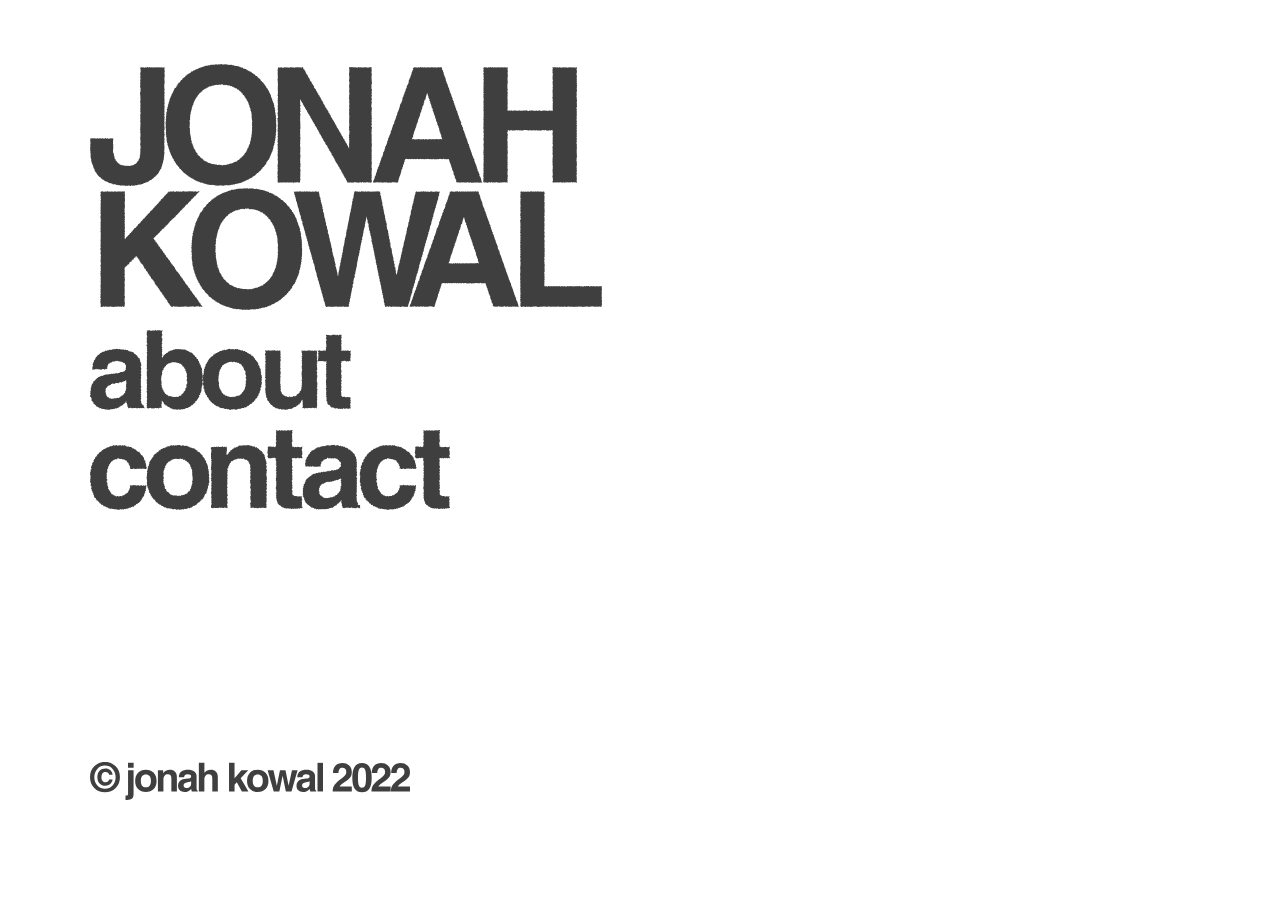
==== index.html @ ef5ceb32 "initial commit" ====
<!DOCTYPE html>

<head>
    <meta charset="utf-8">
    <meta http-equiv="X-UA-Compatible" content="IE=edge">
    <title>JONAHKOWAL</title>
    <meta name="description" content="my personal website. check it out to learn about me or get in contact">
    <meta name="viewport" content="width=device-width, initial-scale=1">
    <link rel="stylesheet" href="main.css">
</head>

<body>

    <div id="left-text">
        <img src="assets/jk-text.svg" alt="JONAHKOWAL" draggable="false" id="jk-text"
            class="cloth-text-no-link no-select">
        <div id="sublinks">
            <a href="/#"><img src="assets/about-text.svg" alt="about me" draggable="false" id="about-text"
                    class="cloth-text no-select"></a>
            <a href="/#"><img src="assets/contact-text.svg" alt="contact me" draggable="false" id="contact-text"
                    class="cloth-text no-select"></a>
        </div>
    </div>
    <footer>
        <img src="assets/copyright-text.svg" alt="(c) jonah kowal 2022" draggable="false" id="copyright-text"
            class="cloth-text-no-link no-select">
    </footer>

</body>

</html>
---- main.css ----
html {
  height: 100%;
  padding: 0;
  margin: 0;
}

body {
  margin: 0;
  padding: 0;
  background-image: url("assets/cloth-bg.png");
  background-size: auto;
}

#left-text {
  width: 90%;
  margin: 3em auto;
}

#sublinks {
  display: flex;
  flex-wrap: wrap;
  justify-content: space-between;
}

.no-select {
  user-drag: none;
  -webkit-user-drag: none;
  user-select: none;
  -moz-user-select: none;
  -webkit-user-select: none;
  -ms-user-select: none;
}

.cloth-text {
  opacity: 0.75;
  transition: 0.2s;
}

.cloth-text:hover {
  opacity: 1;
}

.cloth-text-no-link {
  opacity: 0.75;
}

#about-text {
  align-self: flex-start;
  height: 40px;
}

#contact-text {
  align-items: flex-end;
  height: 40px;
}

footer {
  display: flex;
  justify-content: center;
  position: absolute;
  bottom: 0;
  left: 0;
  right: 0;
}

#copyright-text {
  height: 1em;
  position: relative;
}

@media (min-width: 900px) {
  #left-text {
    margin: 5% 7%;
    width: 40%;
  }

  #jk-text {
    padding-bottom: 1em;
  }

  #sublinks {
    display: grid;
  }

  #about-text {
    height: 5em;
    padding-bottom: 1em;
  }

  #contact-text {
    height: 5em;
  }

  footer {
    bottom: 6em;
    left: 7%;
    right: auto;
    width: 15%;
    display: block;
    justify-content: start;
  }

  #copyright-text {
    width: 20em;
    height: auto;
  }
}
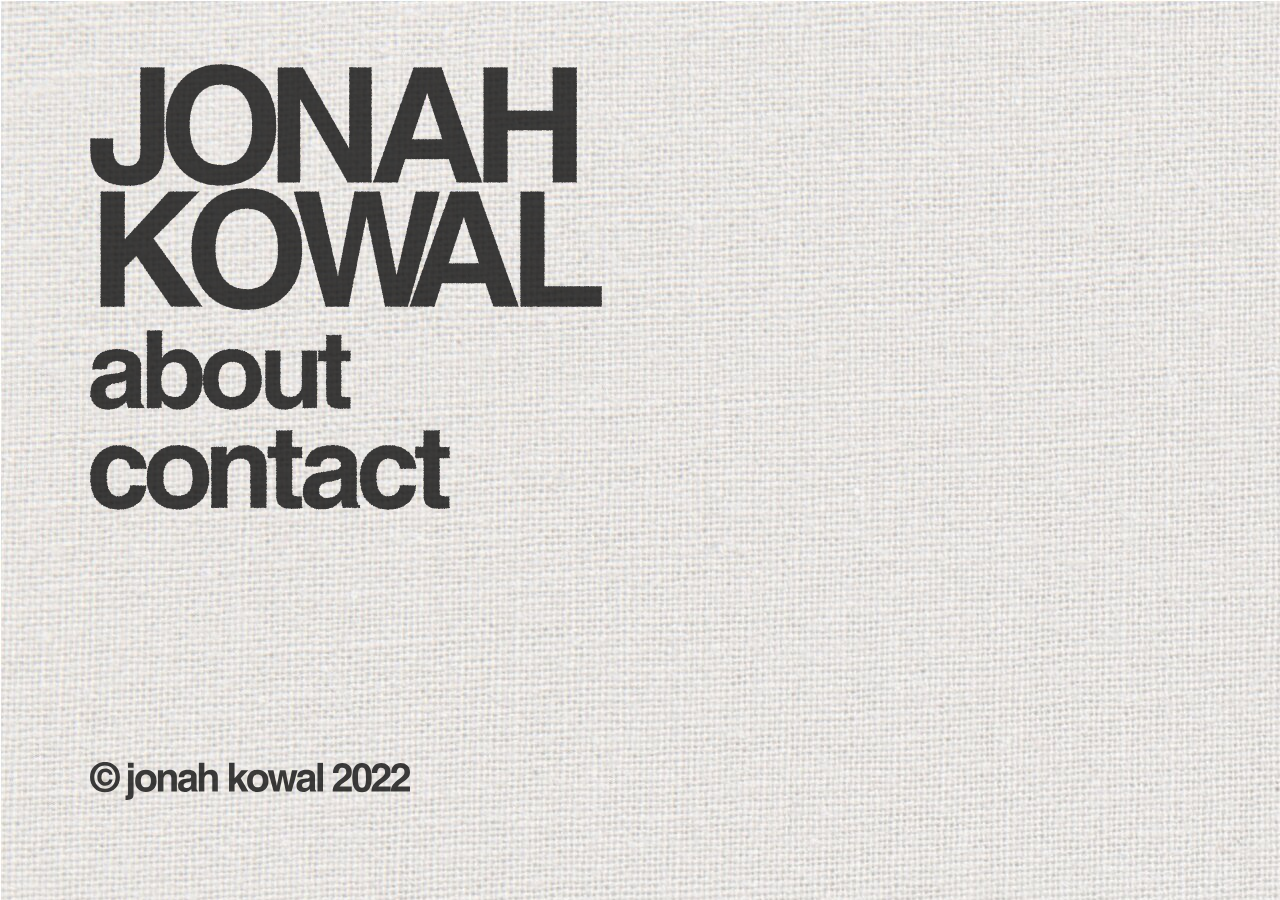
==== commit 7fd015a0: "link shenanigans" ====
--- a/index.html
+++ b/index.html
@@ -12,12 +12,12 @@
 <body>
 
     <div id="left-text">
-        <img src="assets/jk-text.svg" alt="JONAHKOWAL" draggable="false" id="jk-text"
-            class="cloth-text-no-link no-select">
+        <a href="/" class="disable-link"><img src="assets/jk-text.svg" alt="JONAHKOWAL" draggable="false" id="jk-text"
+                class="cloth-text-no-link no-select"></a>
         <div id="sublinks">
-            <a href="/#"><img src="assets/about-text.svg" alt="about me" draggable="false" id="about-text"
+            <a href="/about"><img src="assets/about-text.svg" alt="about me" draggable="false" id="about-text"
                     class="cloth-text no-select"></a>
-            <a href="/#"><img src="assets/contact-text.svg" alt="contact me" draggable="false" id="contact-text"
+            <a href="/contact"><img src="assets/contact-text.svg" alt="contact me" draggable="false" id="contact-text"
                     class="cloth-text no-select"></a>
         </div>
     </div>
@@ -26,6 +26,4 @@
             class="cloth-text-no-link no-select">
     </footer>
 
-</body>
-
-</html>+</body>--- a/main.css
+++ b/main.css
@@ -7,8 +7,10 @@
 body {
   margin: 0;
   padding: 0;
-  background-image: url("assets/cloth-bg.png");
-  background-size: auto;
+  background-image: url("assets/cloth-bg-high-res.jpg"),
+    url("assets/cloth-bg-mid-res.jpg"), url("assets/cloth-bg-low-res.jpg");
+  background-size: auto, 225%, 240%;
+  background-color: #d7d0ca;
 }
 
 #left-text {
@@ -42,6 +44,11 @@
 
 .cloth-text-no-link {
   opacity: 0.75;
+}
+
+.disable-link {
+  pointer-events: none;
+  cursor: default;
 }
 
 #about-text {
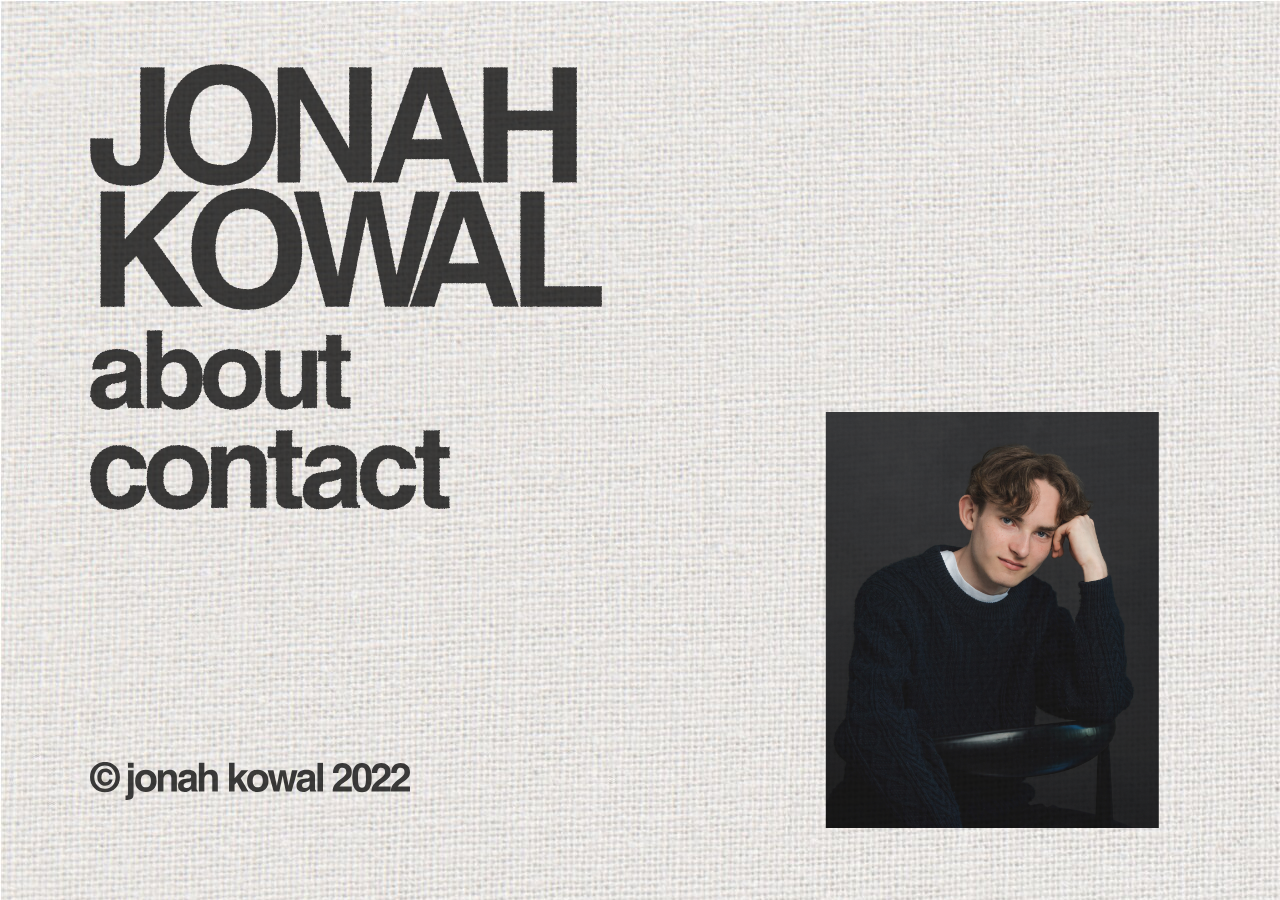
==== commit 9a6d43be: "update photo" ====
--- a/index.html
+++ b/index.html
@@ -10,20 +10,24 @@
 </head>
 
 <body>
-
     <div id="left-text">
-        <a href="/" class="disable-link"><img src="assets/jk-text.svg" alt="JONAHKOWAL" draggable="false" id="jk-text"
+        <a href="#" class="disable-link"><img src="assets/jk-text.svg" alt="JONAHKOWAL" draggable="false" id="jk-text"
                 class="cloth-text-no-link no-select"></a>
         <div id="sublinks">
-            <a href="/about"><img src="assets/about-text.svg" alt="about me" draggable="false" id="about-text"
+            <a href="#about"><img src="assets/about-text.svg" alt="about me" draggable="false" id="about-text"
                     class="cloth-text no-select"></a>
-            <a href="/contact"><img src="assets/contact-text.svg" alt="contact me" draggable="false" id="contact-text"
+            <a href="#contact"><img src="assets/contact-text.svg" alt="contact me" draggable="false" id="contact-text"
                     class="cloth-text no-select"></a>
         </div>
     </div>
+    <div id="right-turnstile">
+
+    </div>
     <footer>
-        <img src="assets/copyright-text.svg" alt="(c) jonah kowal 2022" draggable="false" id="copyright-text"
+        <img src="assets/copyright-text.svg" alt="(c) jonah kowal 2024" draggable="false" id="copyright-text"
             class="cloth-text-no-link no-select">
     </footer>
 
+    <script src="https://ajax.googleapis.com/ajax/libs/jquery/3.6.0/jquery.min.js"></script>
+    <script src="turnstile.js"></script>
 </body>--- a/main.css
+++ b/main.css
@@ -56,9 +56,47 @@
   height: 40px;
 }
 
+#about-me {
+  opacity: 0.65;
+}
+
 #contact-text {
   align-items: flex-end;
   height: 40px;
+}
+
+#right-turnstile {
+  position: absolute;
+  bottom: 2em;
+  padding: 1em;
+  font-family: Arial, Helvetica, sans-serif;
+  font-weight: bold;
+  font-size: x-large;
+  text-align: center;
+  left: 0.5em;
+  right: 0.5em;
+}
+
+#contact-me {
+  line-height: 200%;
+  color: #1e1e1e;
+  opacity: 0.65;
+}
+
+#contact-me > a:link {
+  text-decoration: none;
+  color: black;
+}
+
+#contact-me > a:visited {
+  color: #1e1e1e;
+}
+
+#my-photo {
+  align-self: start;
+  height: 13em;
+  transform: scaleX(-1);
+  opacity: 0.9;
 }
 
 footer {
@@ -98,6 +136,22 @@
     height: 5em;
   }
 
+  #right-turnstile {
+    position: absolute;
+    left: auto;
+    right: 7%;
+    top: auto;
+    bottom: 1em;
+    width: 30%;
+    height: auto;
+    font-size: xx-large;
+    text-align: right;
+  }
+
+  #contact-me {
+    line-height: normal;
+  }
+
   footer {
     bottom: 6em;
     left: 7%;
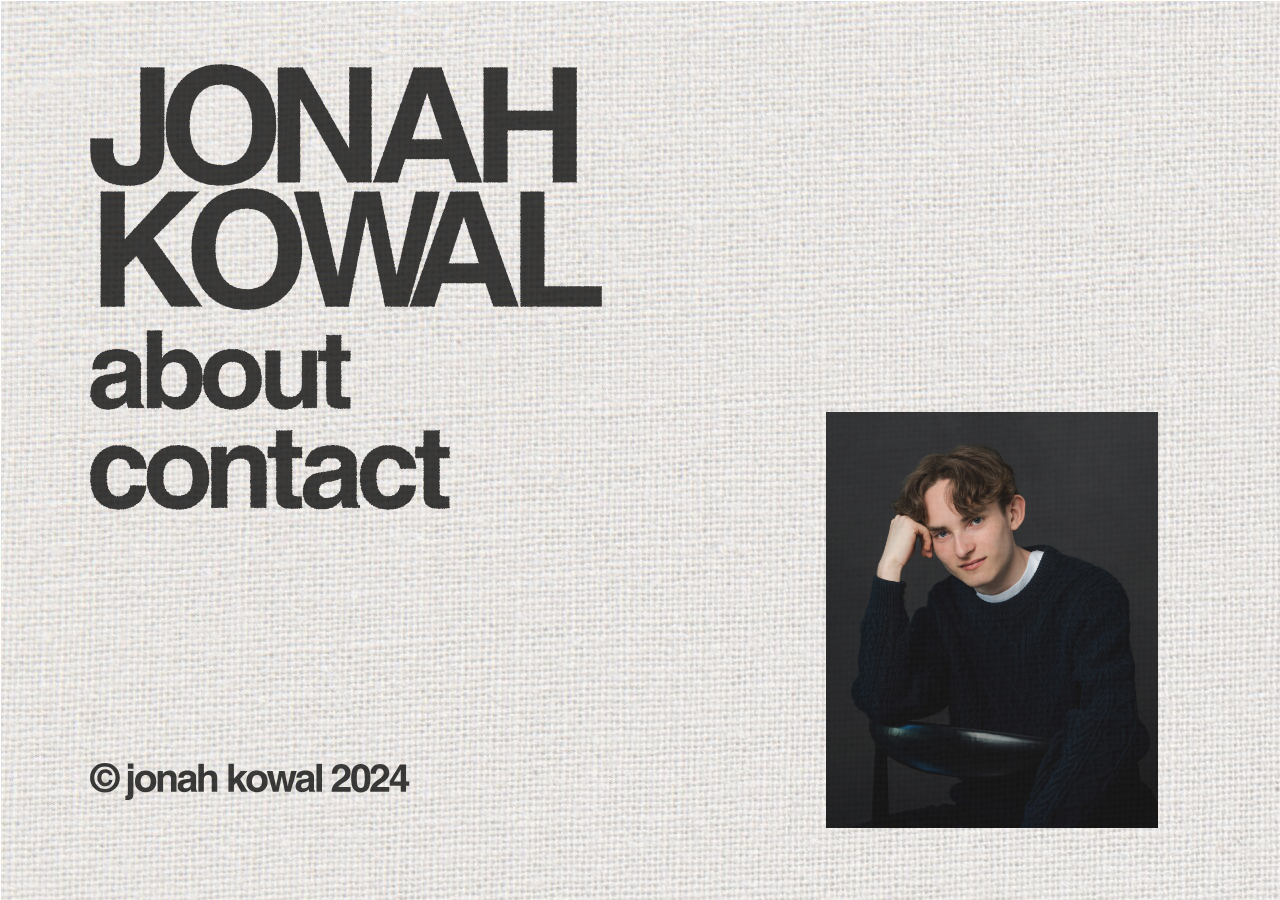
==== commit e33ebf84: "update info" ====
--- a/index.html
+++ b/index.html
@@ -21,7 +21,6 @@
         </div>
     </div>
     <div id="right-turnstile">
-
     </div>
     <footer>
         <img src="assets/copyright-text.svg" alt="(c) jonah kowal 2024" draggable="false" id="copyright-text"
--- a/main.css
+++ b/main.css
@@ -95,7 +95,6 @@
 #my-photo {
   align-self: start;
   height: 13em;
-  transform: scaleX(-1);
   opacity: 0.9;
 }
 
